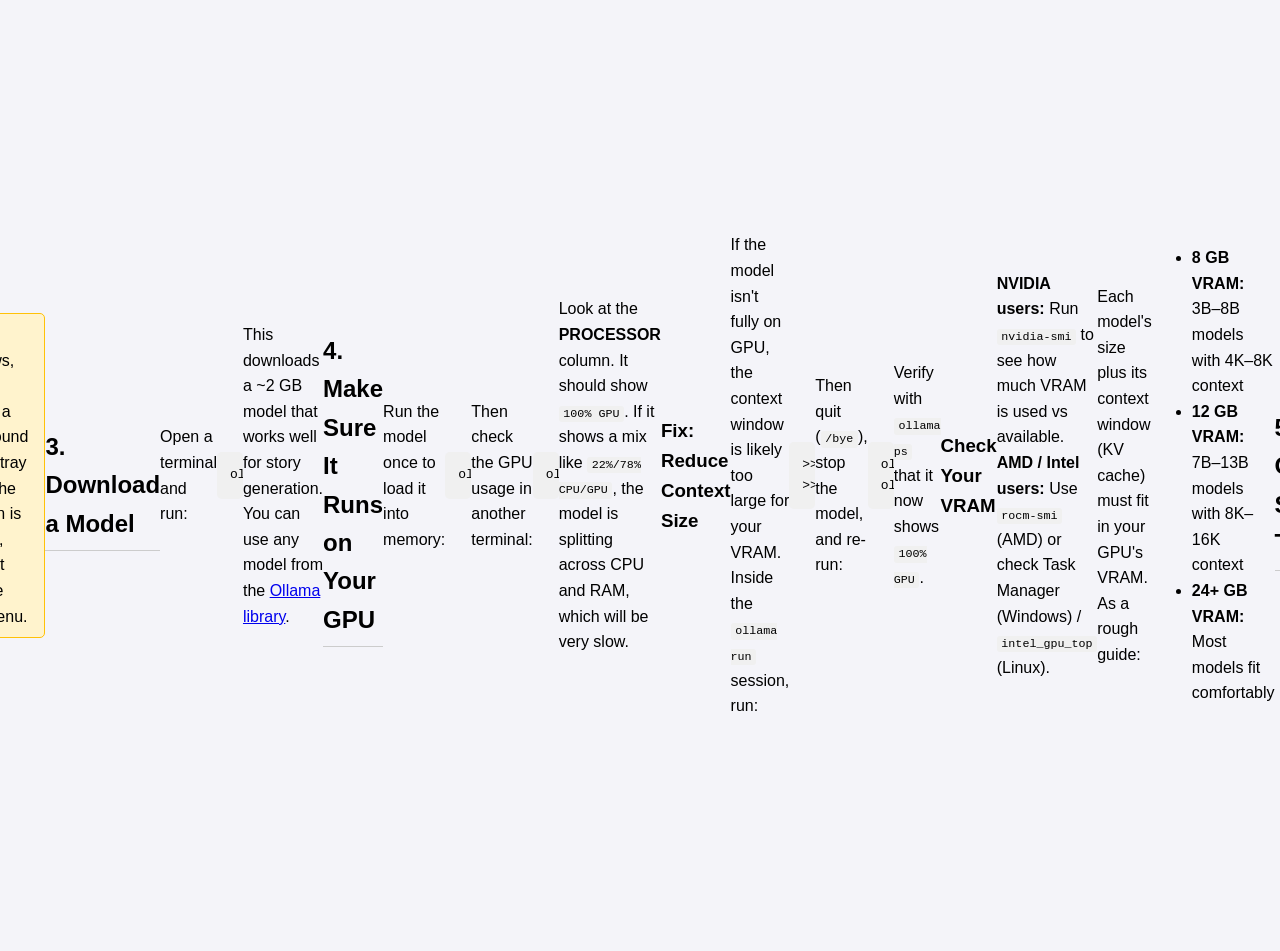
==== frontend/getting_started.html @ 4dc72ddd "Add getting started guide with Ollama setup + GPU troubleshooting tips - New frontend/getting_starte" ====
<!DOCTYPE html>
<html lang="en">
<head>
    <meta charset="UTF-8" />
    <meta name="viewport" content="width=device-width, initial-scale=1.0" />
    <title>Getting Started — Story Time!</title>
    <link rel="icon" href="favicon.ico" type="image/x-icon" />
    <link rel="stylesheet" href="style.css" />
    <style>
        body.help-page { max-width: 720px; margin: 2vw auto; padding: 0 2vw; font-family: sans-serif; line-height: 1.6; }
        body.help-page h1 { text-align: center; }
        body.help-page h2 { margin-top: 2em; border-bottom: 1px solid #ccc; padding-bottom: 0.3em; }
        body.help-page code { background: #f0f0f0; padding: 0.1em 0.4em; border-radius: 3px; font-size: 0.9em; }
        body.help-page pre { background: #f0f0f0; padding: 1em; border-radius: 5px; overflow-x: auto; }
        body.help-page .note { background: #fff3cd; border: 1px solid #ffc107; padding: 0.5em 1em; border-radius: 5px; }
        body.help-page .back { display: block; margin-bottom: 1em; }
    </style>
</head>
<body class="help-page">
    <a class="back" href="/">&larr; Back to Story Time</a>
    <h1>Getting Started</h1>
    <p>
        Story Time uses an AI model running locally on your computer via <a href="https://ollama.ai" target="_blank">Ollama</a>.
        Follow the steps below to get it running.
    </p>

    <h2>1. Install Ollama</h2>
    <ul>
        <li><strong>Windows:</strong> Download the installer from <a href="https://ollama.ai/download" target="_blank">ollama.ai/download</a> and run it.</li>
        <li><strong>macOS:</strong> Download the installer from <a href="https://ollama.ai/download" target="_blank">ollama.ai/download</a> or run <code>brew install ollama</code>.</li>
        <li><strong>Linux:</strong> Run <code>curl -fsSL https://ollama.ai/install.sh | sh</code> in a terminal.</li>
    </ul>

    <h2>2. Start Ollama</h2>
    <p>After installation, start Ollama from the application menu (Windows/macOS) or run <code>ollama serve</code> in a terminal.</p>
    <p class="note">
        On Windows, Ollama runs as a background system tray app. If the tray icon is missing, launch it from the Start Menu.
    </p>

    <h2>3. Download a Model</h2>
    <p>Open a terminal and run:</p>
    <pre>ollama pull llama3.2</pre>
    <p>
        This downloads a ~2 GB model that works well for story generation.
        You can use any model from the <a href="https://ollama.ai/library" target="_blank">Ollama library</a>.
    </p>

    <h2>4. Make Sure It Runs on Your GPU</h2>
    <p>Run the model once to load it into memory:</p>
    <pre>ollama run llama3.2</pre>
    <p>Then check the GPU usage in another terminal:</p>
    <pre>ollama ps</pre>
    <p>Look at the <strong>PROCESSOR</strong> column. It should show <code>100% GPU</code>. If it shows a mix like <code>22%/78% CPU/GPU</code>, the model is splitting across CPU and RAM, which will be very slow.</p>

    <h3>Fix: Reduce Context Size</h3>
    <p>If the model isn't fully on GPU, the context window is likely too large for your VRAM. Inside the <code>ollama run</code> session, run:</p>
    <pre>
&gt;&gt;&gt; /set parameter num_ctx 8192
&gt;&gt;&gt; /save llama3.2</pre>
    <p>Then quit (<code>/bye</code>), stop the model, and re-run:</p>
    <pre>
ollama stop llama3.2
ollama run llama3.2</pre>
    <p>Verify with <code>ollama ps</code> that it now shows <code>100% GPU</code>.</p>

    <h3>Check Your VRAM</h3>
    <p><strong>NVIDIA users:</strong> Run <code>nvidia-smi</code> to see how much VRAM is used vs available. <br/>
    <strong>AMD / Intel users:</strong> Use <code>rocm-smi</code> (AMD) or check Task Manager (Windows) / <code>intel_gpu_top</code> (Linux).</p>
    <p>Each model's size plus its context window (KV cache) must fit in your GPU's VRAM. As a rough guide:</p>
    <ul>
        <li><strong>8 GB VRAM:</strong> 3B–8B models with 4K–8K context</li>
        <li><strong>12 GB VRAM:</strong> 7B–13B models with 8K–16K context</li>
        <li><strong>24+ GB VRAM:</strong> Most models fit comfortably</li>
    </ul>

    <h2>5. Open Story Time</h2>
    <p>Start the game server:</p>
    <pre>python -m backend.main</pre>
    <p>Or use the convenience script:</p>
    <pre>backend/run.bat</pre>
    <p>
        Your browser should open automatically. If not, navigate to
        <a href="http://127.0.0.1:8000">http://127.0.0.1:8000</a>.
    </p>
    <p>Type a story premise and press <strong>Send</strong> to begin!</p>

    <h2>Troubleshooting</h2>
    <ul>
        <li><strong>"Connection refused" / 503 error:</strong> Ollama isn't running. Start it as described in step 2 and wait for the tray icon to appear.</li>
        <li><strong>Story generation is very slow:</strong> Check <code>ollama ps</code> — if you see less than 100% GPU, reduce <code>num_ctx</code> as described above.</li>
        <li><strong>Ollama runs out of memory:</strong> Try a smaller model like <code>llama3.2:1b</code> or <code>qwen2.5:0.5b</code>.</li>
    </ul>

    <a class="back" href="/">&larr; Back to Story Time</a>
</body>
</html>
---- frontend/style.css ----
body
{
    font-family: Consolas, monospace;
    display: flex;
    justify-content: center;
    align-items: center;
    height: 100vh;
    margin: 0;
    background-color: #f4f4f9;
    overflow: hidden
}

.container
{
    display: flex;
    flex-direction: column;
    align-items: center;
    justify-content: center;
    background: white;
    padding: 2vw;
    border-radius: 0.5vw;
    box-shadow: 0 0.5vw 1vw rgba(0, 0, 0, 0.1);
    width: 80%;
    max-width: 80vw;
}

.history-item
{
    padding: 1vw;
    border-bottom: 1px solid #ccc;
    margin-bottom: 0.5vw;
    background-color: rgba(0,0,0,0.05);
    border-radius: 0.3vw;
    box-shadow: 0 0.2vw 0.4vw rgba(0,0,0,0.05);
}

#history
{
    background-color: rgba(0,0,0,0.1);
    border-radius: 0.4vw;
    box-shadow: 0 0.5vw 1vw rgba(0,0,0,0.15);
    width: 20vw;
    max0width: 25vw;
    padding: 1vw;
    overflow-y: auto;
    height: 100vh;
    display: flex;
    flex-direction: column;
    justify-content: flex-end;
}

#history
{

}

#sidebar
{
    width: 25%;
    background-color: #f4f4f4;
    padding: 10px;
    border-right: 2px solid #ccc;
    overflow-y: auto;
    height: 100vh;
}

#main-content {
    width: 75%;
    padding: 20px;
}

#message
{
    text-align: center;
    font-size: 1.5em;
    color: green;
    display:none;
    width: 100%;
}

#llmResponse
{
    width: 80%;
    max-width: 80vw;
    padding: 1vw;
    margin: 1vw 0;
    border-radius: 0.5vw;
    background: #fff;
    border: 1px solid #ccc;
    white-space: pre-wrap;
    font-family: Georgia, serif;
    line-height: 1.5;
    min-height: 3em;
}

#llmResponse.success
{
    border-color: #4caf50;
    background: #f1f8e9;
}

#llmResponse.error
{
    border-color: #f44336;
    background: #ffebee;
}

#llmResponse.simulation
{
    border-color: #ff9800;
    background: #fff3e0;
}

#textDisplay.simulation
{
    opacity: 0.7;
    border: 1px dashed #ff9800;
}

#inputBox
{
    width: 100%;
    padding: 1vw;
    font-size: 1em;
    border: 0.1vw solid #ccc;
    border-radius: 0.5vw;
    box-sizing: border-box;
}

#inputBox:focus
{
    outline: none;
    border-color: #007bff;
    box-shadow: 0 0 0 0.2vw rgba(0, 123, 255, 0.25);
}

.radio-group
{
    margin-top: 2vw;
}

.radio-group label
{
    margin-right: 1vw;
}

#settingsToggle
{
    background: none;
    border: 1px solid #ccc;
    border-radius: 0.3vw;
    padding: 0.3vw 0.8vw;
    cursor: pointer;
    font-size: 0.9em;
    margin: 0.5vw 0;
    align-self: flex-start;
}

#settingsToggle:hover
{
    background: #eee;
}

#settingsPanel
{
    width: 80%;
    max-width: 80vw;
    border: 1px solid #ccc;
    border-radius: 0.5vw;
    padding: 1vw;
    margin: 0.5vw 0;
    background: #fafafa;
    max-height: 60vh;
    overflow-y: auto;
    transition: max-height 0.3s ease;
}

#settingsPanel.collapsed
{
    max-height: 0;
    padding: 0 1vw;
    overflow: hidden;
    border: none;
    margin: 0;
}

#settingsPanel section
{
    margin-bottom: 1vw;
    padding-bottom: 0.5vw;
    border-bottom: 1px solid #ddd;
}

#settingsPanel section:last-child
{
    border-bottom: none;
}

#settingsPanel h3
{
    margin: 0 0 0.3vw 0;
    font-size: 0.95em;
    color: #555;
}

#settingsPanel label
{
    display: block;
    margin: 0.3vw 0;
    font-size: 0.85em;
}

#settingsPanel input,
#settingsPanel select,
#settingsPanel textarea
{
    margin-left: 0.5vw;
    padding: 0.2vw 0.4vw;
    border: 1px solid #bbb;
    border-radius: 0.2vw;
    font-size: 0.85em;
    width: 8vw;
}

#settingsPanel textarea
{
    width: 100%;
    box-sizing: border-box;
    display: block;
    margin-left: 0;
    margin-top: 0.2vw;
    font-family: inherit;
}

#fixedThresholdsContainer input
{
    width: 6vw;
}

.settings-actions
{
    display: flex;
    gap: 0.5vw;
    margin-top: 0.5vw;
}

.settings-actions button
{
    padding: 0.3vw 1vw;
    border: 1px solid #999;
    border-radius: 0.3vw;
    background: #fff;
    cursor: pointer;
    font-size: 0.9em;
}

.settings-actions button:hover
{
    background: #e0e0e0;
}

.error-text
{
    color: #c00;
    font-weight: bold;
}

.error-hint
{
    font-size: 0.9em;
    margin: 0.3vw 0;
}

.error-hint a
{
    color: #06c;
}

.retry-btn
{
    margin-top: 0.5vw;
    padding: 0.3vw 1.5vw;
    border: 1px solid #c00;
    border-radius: 0.3vw;
    background: #fff;
    color: #c00;
    cursor: pointer;
    font-size: 0.9em;
}

.retry-btn:hover
{
    background: #ffe0e0;
}
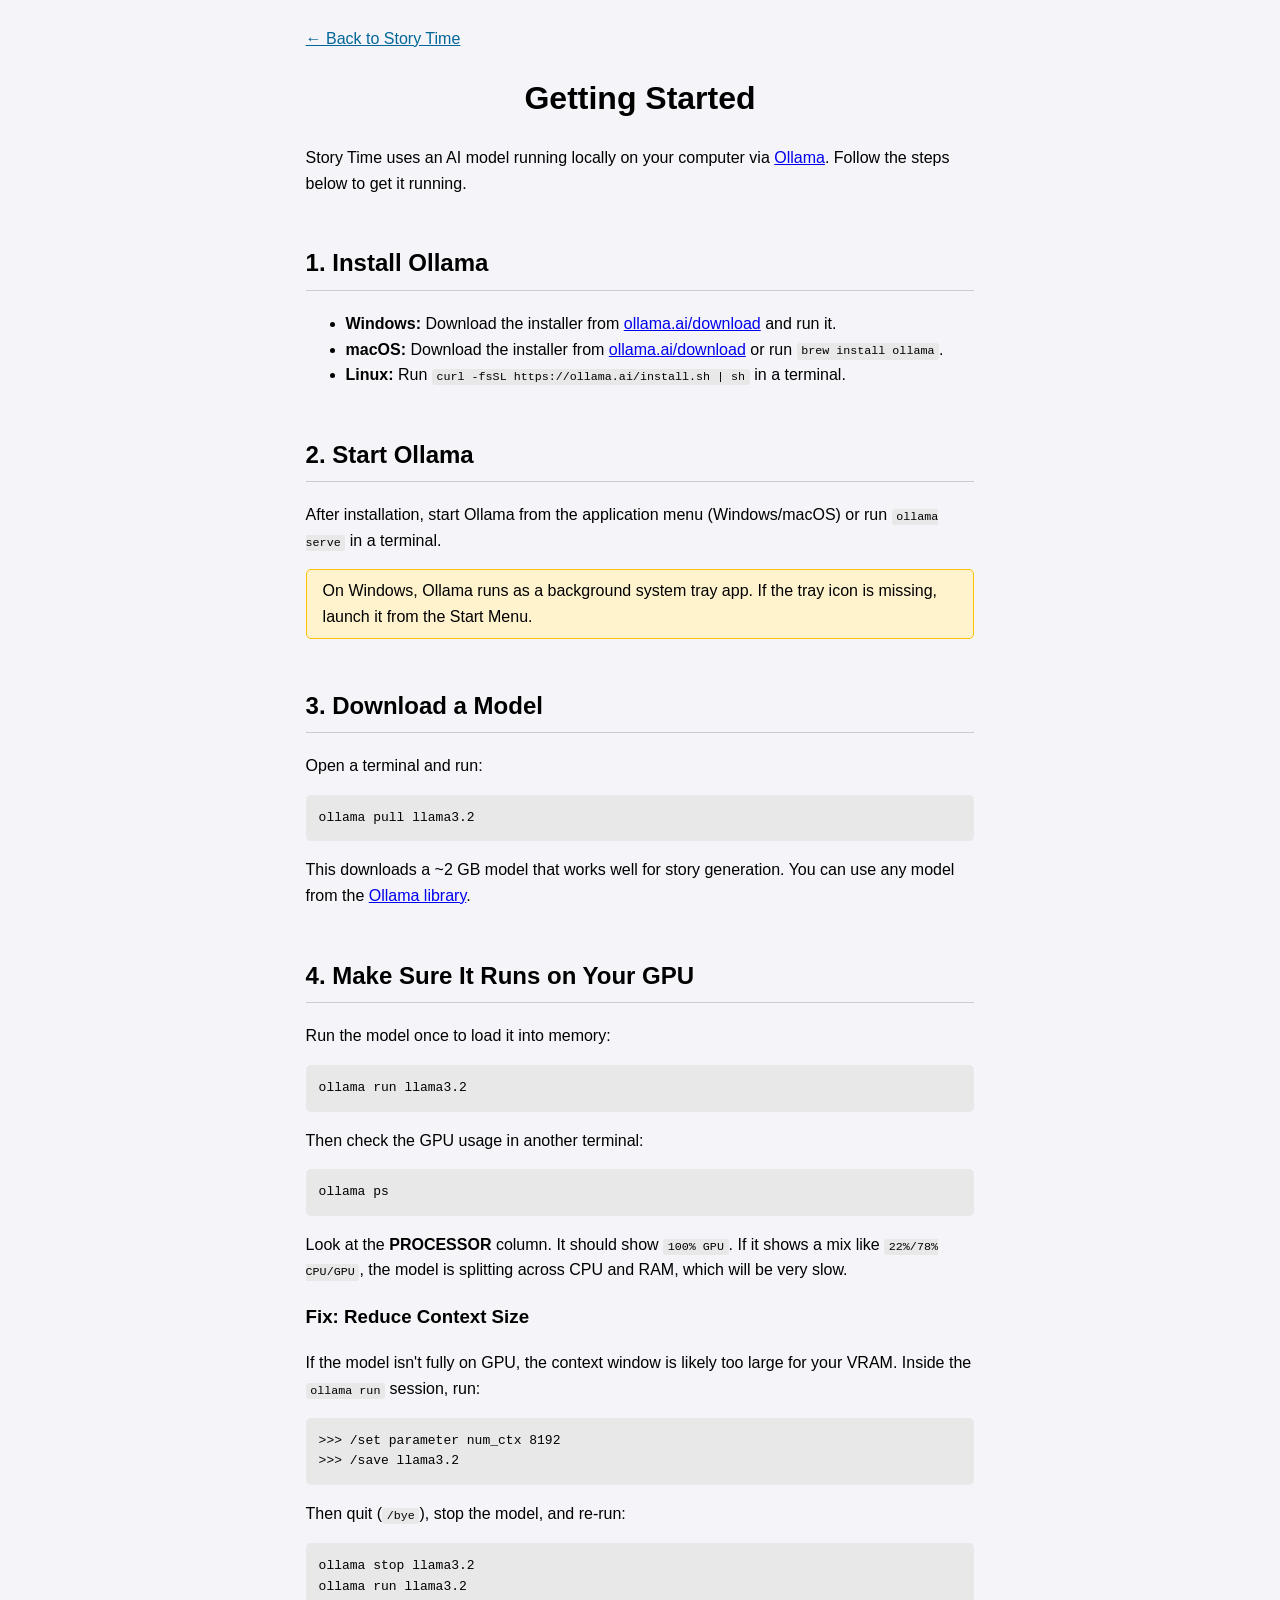
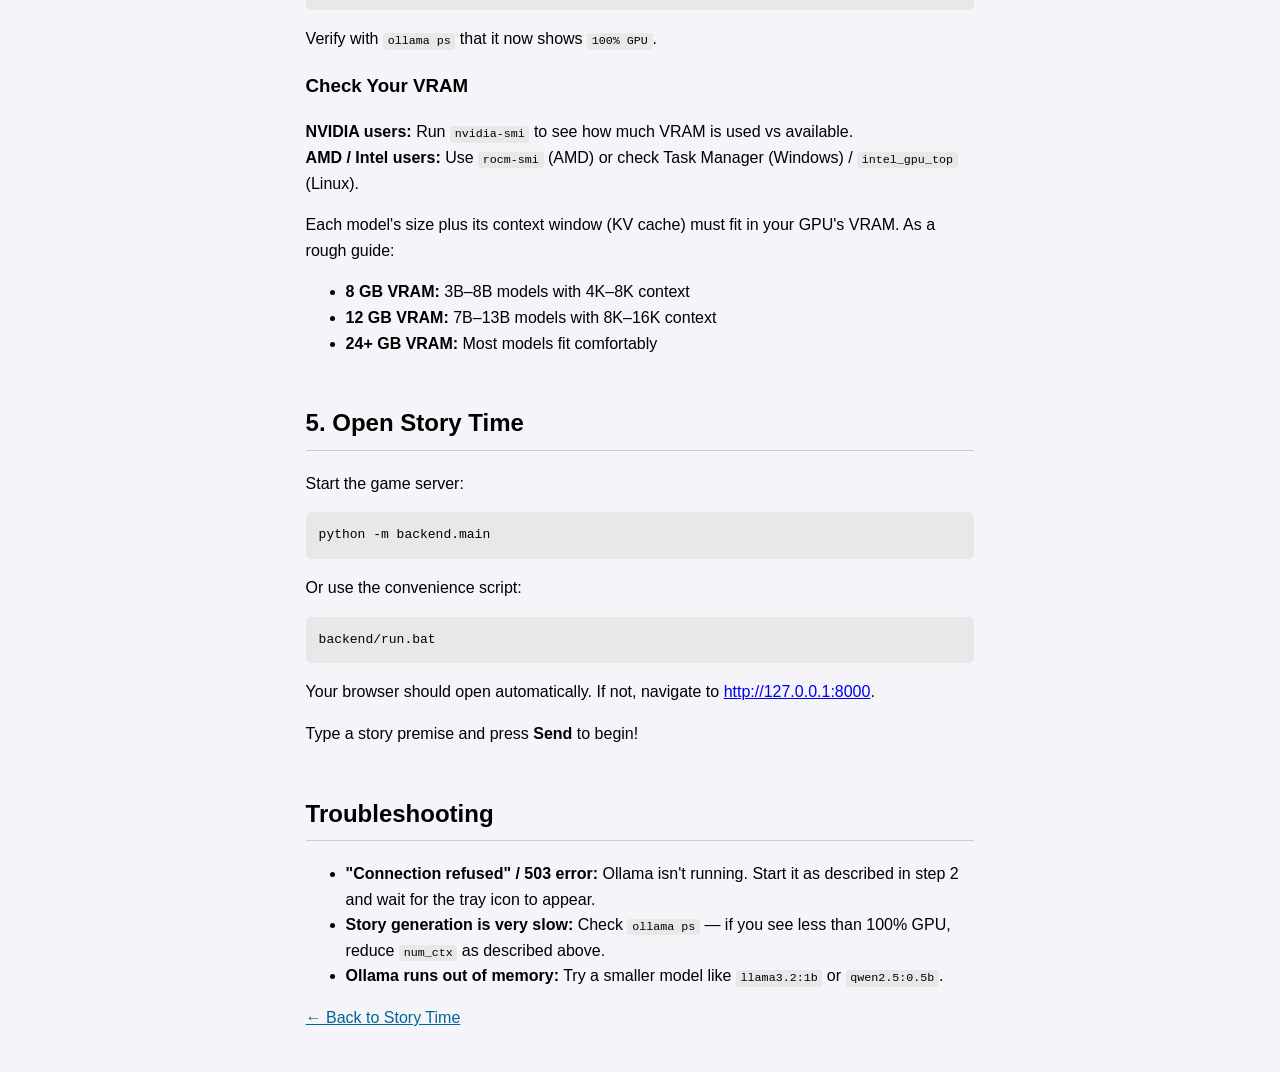
==== commit 3d4b0b94: "Fix getting started page layout — remove style.css dependency, clean inline styles" ====
--- a/frontend/getting_started.html
+++ b/frontend/getting_started.html
@@ -5,15 +5,15 @@
     <meta name="viewport" content="width=device-width, initial-scale=1.0" />
     <title>Getting Started — Story Time!</title>
     <link rel="icon" href="favicon.ico" type="image/x-icon" />
-    <link rel="stylesheet" href="style.css" />
     <style>
-        body.help-page { max-width: 720px; margin: 2vw auto; padding: 0 2vw; font-family: sans-serif; line-height: 1.6; }
+        * { box-sizing: border-box; }
+        body.help-page { max-width: 720px; margin: 0 auto; padding: 2vw; font-family: -apple-system, BlinkMacSystemFont, "Segoe UI", Roboto, sans-serif; line-height: 1.6; background: #f4f4f9; min-height: 100vh; }
         body.help-page h1 { text-align: center; }
         body.help-page h2 { margin-top: 2em; border-bottom: 1px solid #ccc; padding-bottom: 0.3em; }
-        body.help-page code { background: #f0f0f0; padding: 0.1em 0.4em; border-radius: 3px; font-size: 0.9em; }
-        body.help-page pre { background: #f0f0f0; padding: 1em; border-radius: 5px; overflow-x: auto; }
+        body.help-page code { background: #e8e8e8; padding: 0.1em 0.4em; border-radius: 3px; font-size: 0.9em; }
+        body.help-page pre { background: #e8e8e8; padding: 1em; border-radius: 5px; overflow-x: auto; white-space: pre-wrap; word-break: break-word; }
         body.help-page .note { background: #fff3cd; border: 1px solid #ffc107; padding: 0.5em 1em; border-radius: 5px; }
-        body.help-page .back { display: block; margin-bottom: 1em; }
+        body.help-page .back { display: block; margin-bottom: 1em; color: #069; }
     </style>
 </head>
 <body class="help-page">
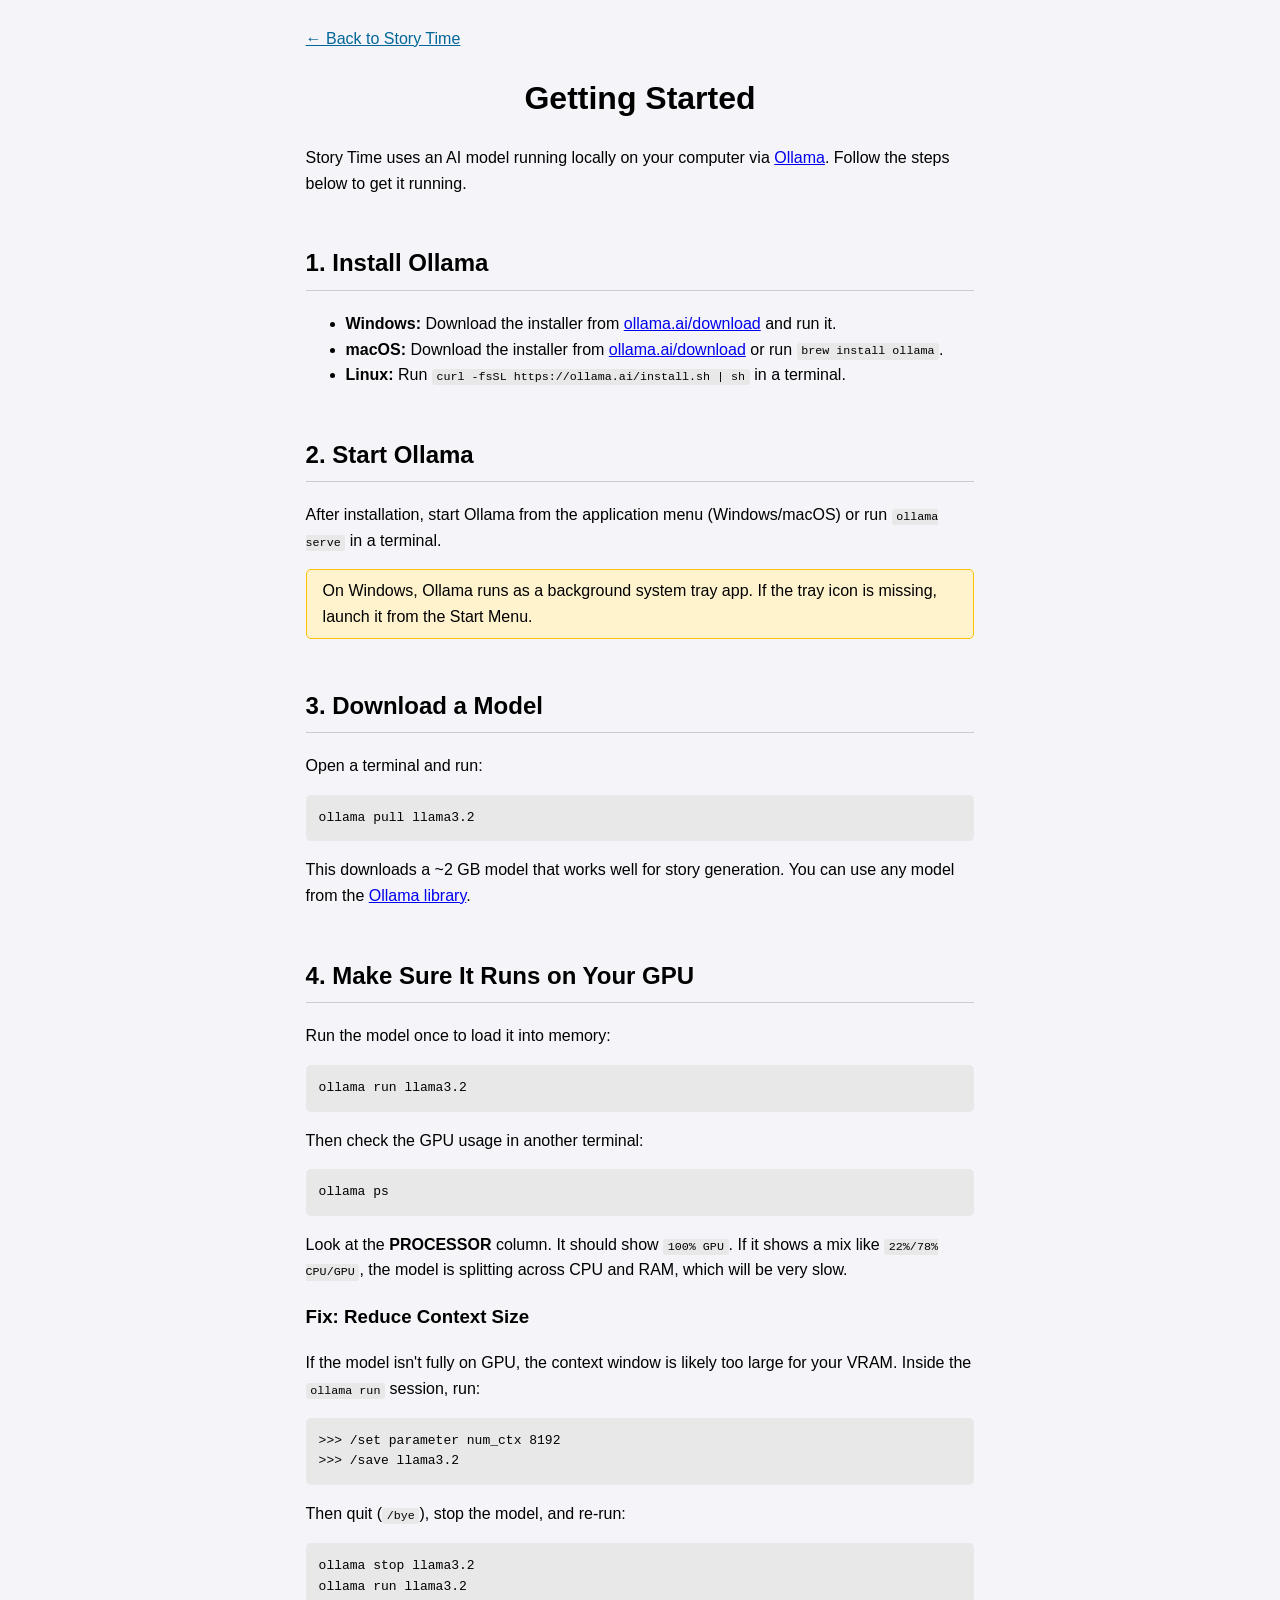
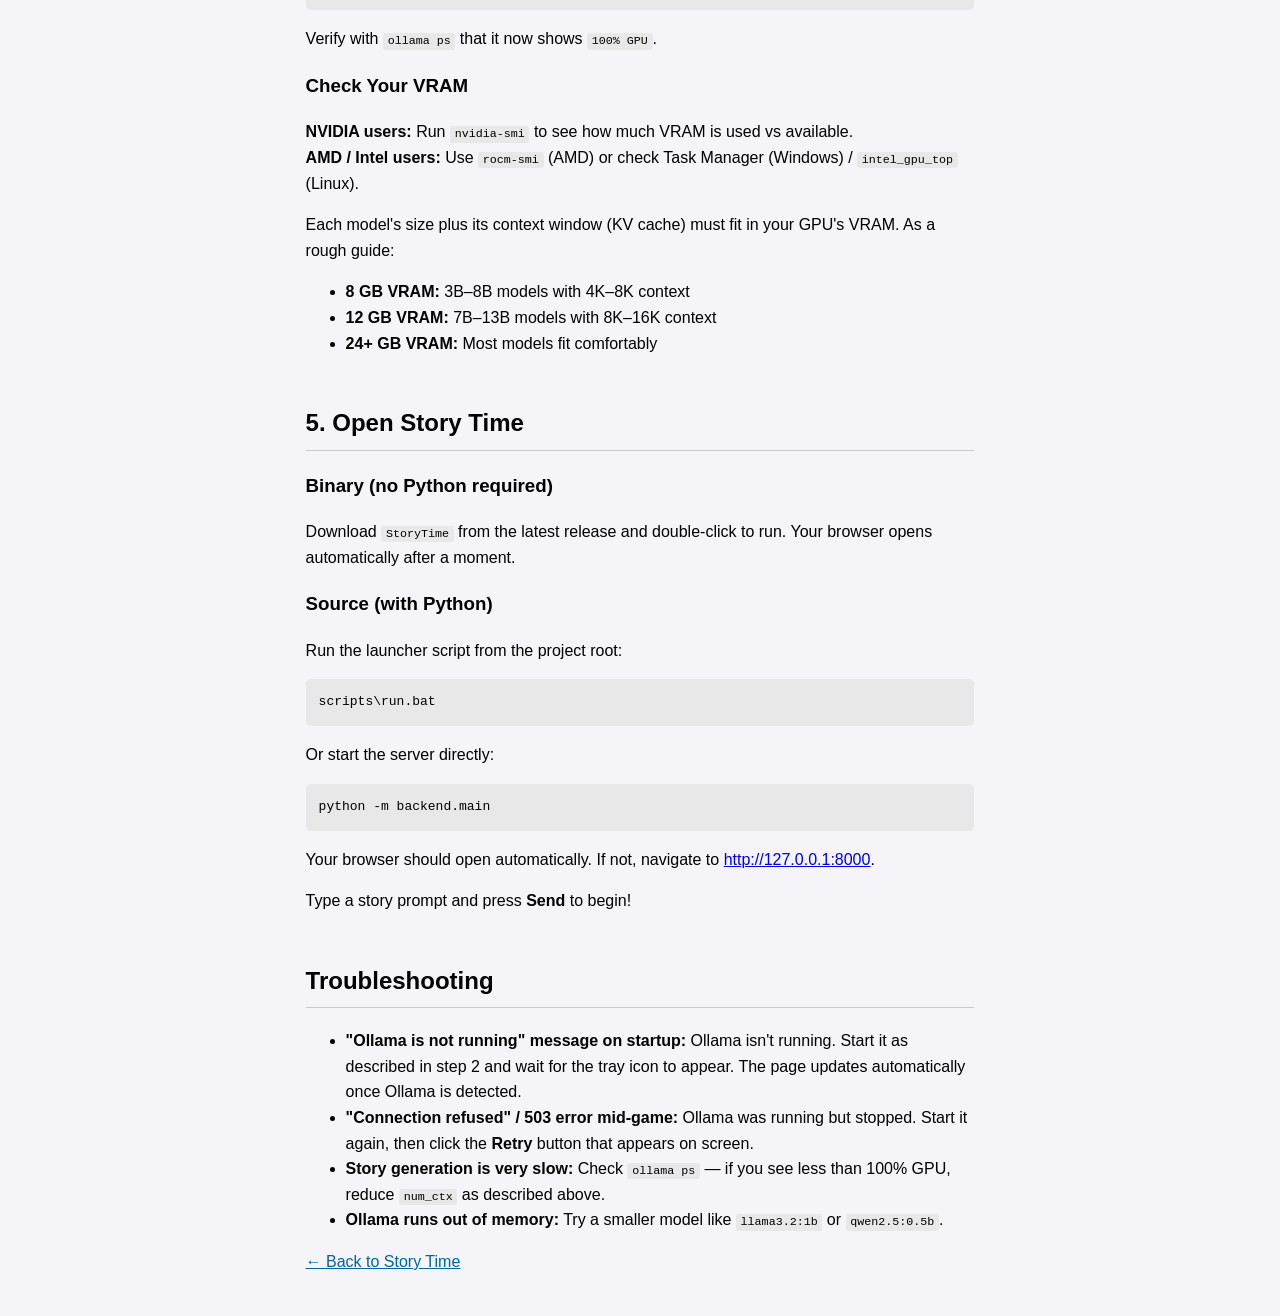
==== commit 88a24eb9: "docs: update getting_started.html with binary distribution, correct launcher paths, retry button inf" ====
--- a/frontend/getting_started.html
+++ b/frontend/getting_started.html
@@ -74,19 +74,22 @@
     </ul>
 
     <h2>5. Open Story Time</h2>
-    <p>Start the game server:</p>
+
+    <h3>Binary (no Python required)</h3>
+    <p>Download <code>StoryTime</code> from the latest release and double-click to run. Your browser opens automatically after a moment.</p>
+
+    <h3>Source (with Python)</h3>
+    <p>Run the launcher script from the project root:</p>
+    <pre>scripts\run.bat</pre>
+    <p>Or start the server directly:</p>
     <pre>python -m backend.main</pre>
-    <p>Or use the convenience script:</p>
-    <pre>backend/run.bat</pre>
-    <p>
-        Your browser should open automatically. If not, navigate to
-        <a href="http://127.0.0.1:8000">http://127.0.0.1:8000</a>.
-    </p>
-    <p>Type a story premise and press <strong>Send</strong> to begin!</p>
+    <p>Your browser should open automatically. If not, navigate to <a href="http://127.0.0.1:8000">http://127.0.0.1:8000</a>.</p>
+    <p>Type a story prompt and press <strong>Send</strong> to begin!</p>
 
     <h2>Troubleshooting</h2>
     <ul>
-        <li><strong>"Connection refused" / 503 error:</strong> Ollama isn't running. Start it as described in step 2 and wait for the tray icon to appear.</li>
+        <li><strong>"Ollama is not running" message on startup:</strong> Ollama isn't running. Start it as described in step 2 and wait for the tray icon to appear. The page updates automatically once Ollama is detected.</li>
+        <li><strong>"Connection refused" / 503 error mid-game:</strong> Ollama was running but stopped. Start it again, then click the <strong>Retry</strong> button that appears on screen.</li>
         <li><strong>Story generation is very slow:</strong> Check <code>ollama ps</code> — if you see less than 100% GPU, reduce <code>num_ctx</code> as described above.</li>
         <li><strong>Ollama runs out of memory:</strong> Try a smaller model like <code>llama3.2:1b</code> or <code>qwen2.5:0.5b</code>.</li>
     </ul>
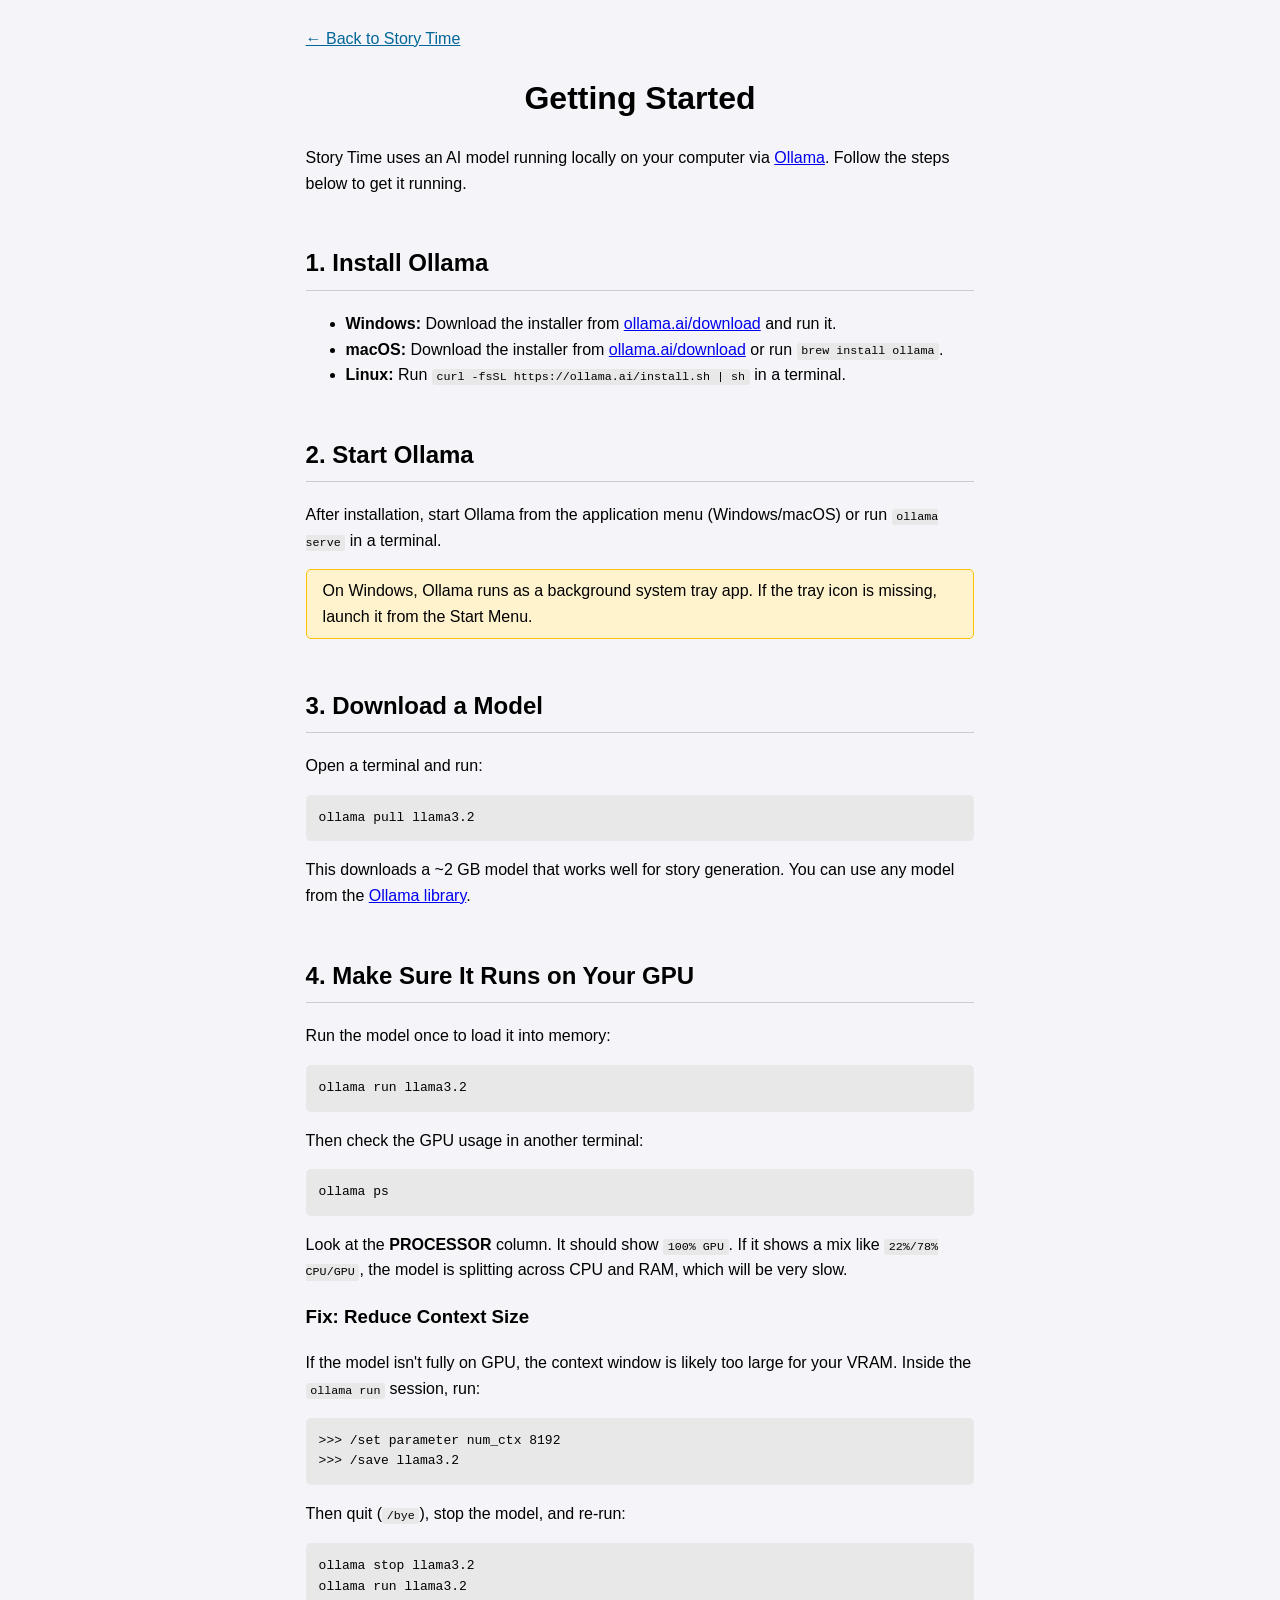
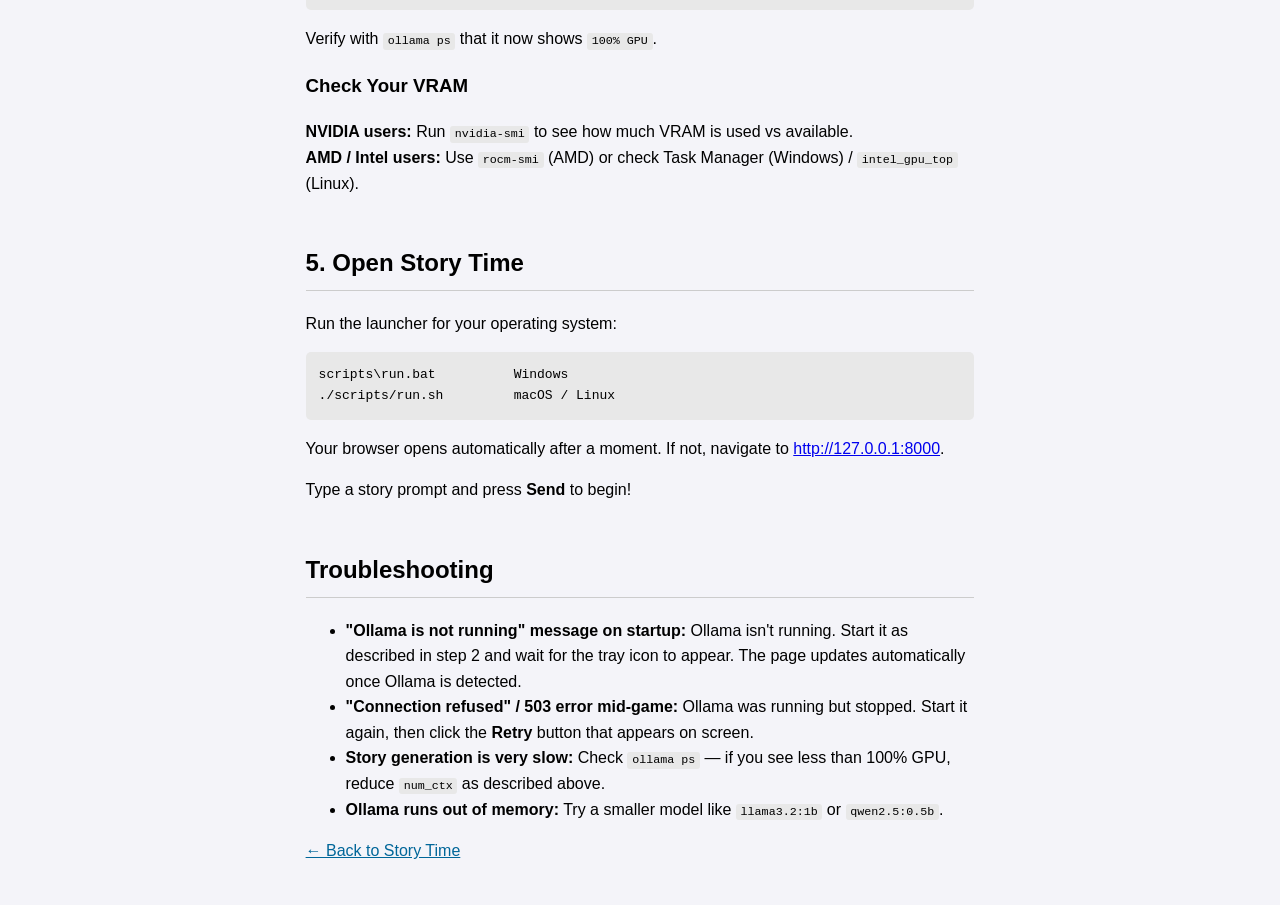
==== commit 24dd29a7: "docs: remove VRAM rough guide, simplify step 5 to one launcher command" ====
--- a/frontend/getting_started.html
+++ b/frontend/getting_started.html
@@ -66,24 +66,12 @@
     <h3>Check Your VRAM</h3>
     <p><strong>NVIDIA users:</strong> Run <code>nvidia-smi</code> to see how much VRAM is used vs available. <br/>
     <strong>AMD / Intel users:</strong> Use <code>rocm-smi</code> (AMD) or check Task Manager (Windows) / <code>intel_gpu_top</code> (Linux).</p>
-    <p>Each model's size plus its context window (KV cache) must fit in your GPU's VRAM. As a rough guide:</p>
-    <ul>
-        <li><strong>8 GB VRAM:</strong> 3B–8B models with 4K–8K context</li>
-        <li><strong>12 GB VRAM:</strong> 7B–13B models with 8K–16K context</li>
-        <li><strong>24+ GB VRAM:</strong> Most models fit comfortably</li>
-    </ul>
 
     <h2>5. Open Story Time</h2>
-
-    <h3>Binary (no Python required)</h3>
-    <p>Download <code>StoryTime</code> from the latest release and double-click to run. Your browser opens automatically after a moment.</p>
-
-    <h3>Source (with Python)</h3>
-    <p>Run the launcher script from the project root:</p>
-    <pre>scripts\run.bat</pre>
-    <p>Or start the server directly:</p>
-    <pre>python -m backend.main</pre>
-    <p>Your browser should open automatically. If not, navigate to <a href="http://127.0.0.1:8000">http://127.0.0.1:8000</a>.</p>
+    <p>Run the launcher for your operating system:</p>
+    <pre>scripts\run.bat          Windows
+./scripts/run.sh         macOS / Linux</pre>
+    <p>Your browser opens automatically after a moment. If not, navigate to <a href="http://127.0.0.1:8000">http://127.0.0.1:8000</a>.</p>
     <p>Type a story prompt and press <strong>Send</strong> to begin!</p>
 
     <h2>Troubleshooting</h2>
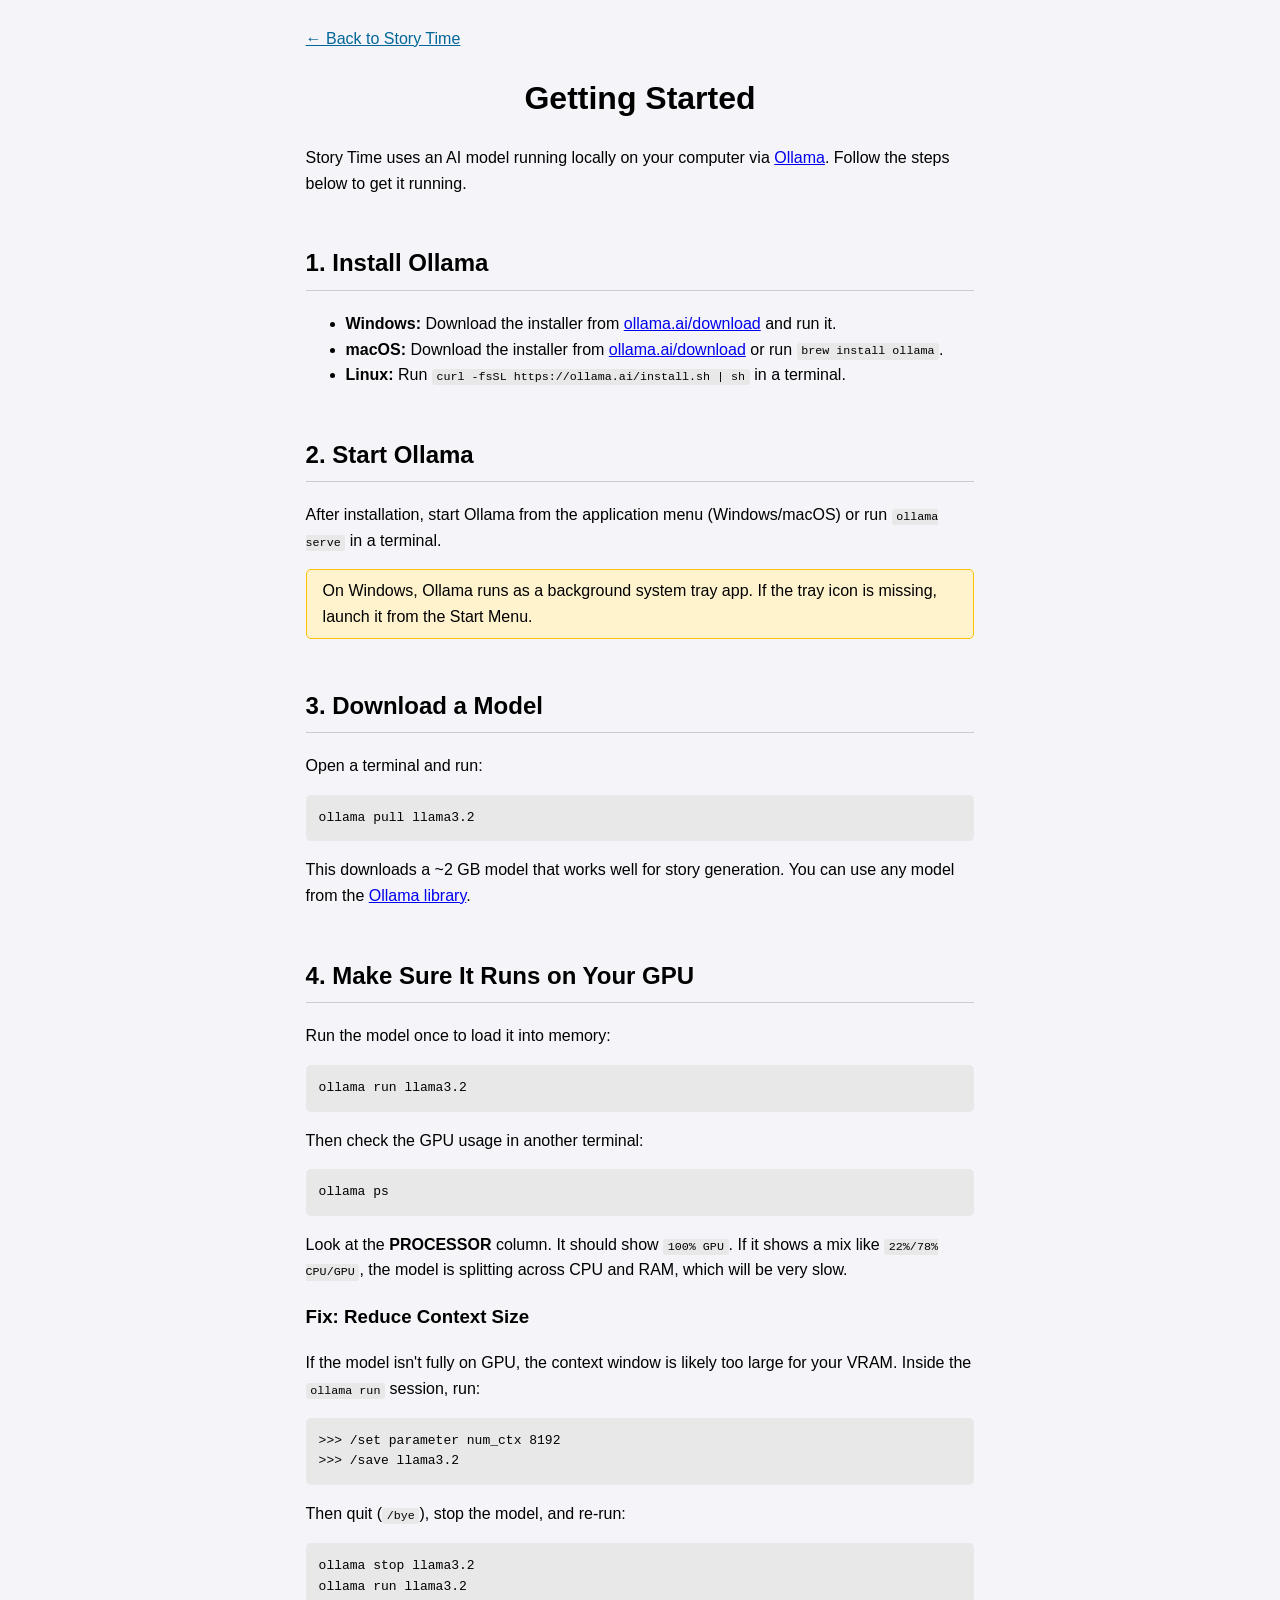
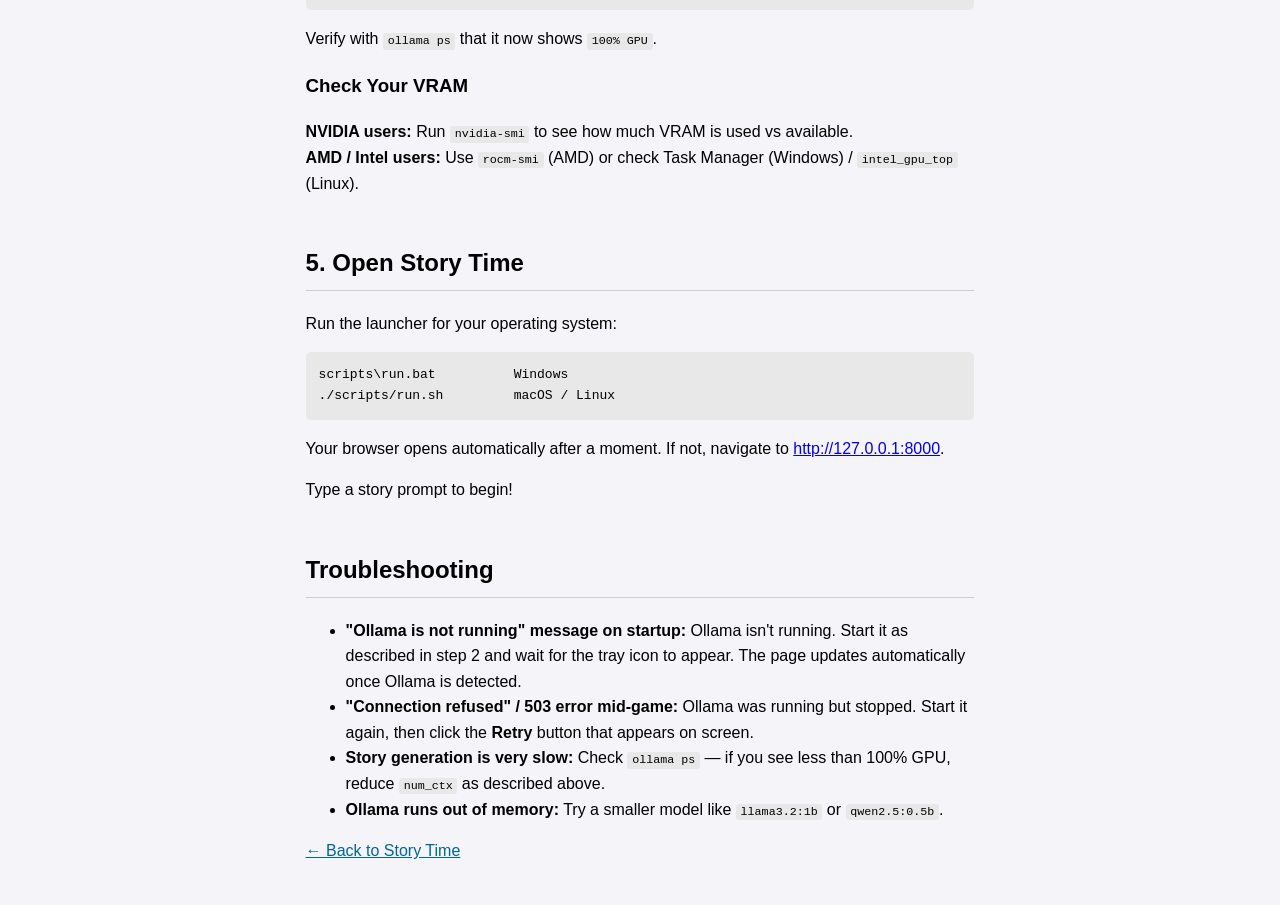
==== commit 9bbeba1f: "chore: commit pending docs and tweaks — brainstorm ideas, getting_started polish, test fix, mileston" ====
--- a/frontend/getting_started.html
+++ b/frontend/getting_started.html
@@ -72,7 +72,7 @@
     <pre>scripts\run.bat          Windows
 ./scripts/run.sh         macOS / Linux</pre>
     <p>Your browser opens automatically after a moment. If not, navigate to <a href="http://127.0.0.1:8000">http://127.0.0.1:8000</a>.</p>
-    <p>Type a story prompt and press <strong>Send</strong> to begin!</p>
+    <p>Type a story prompt to begin!</p>
 
     <h2>Troubleshooting</h2>
     <ul>
